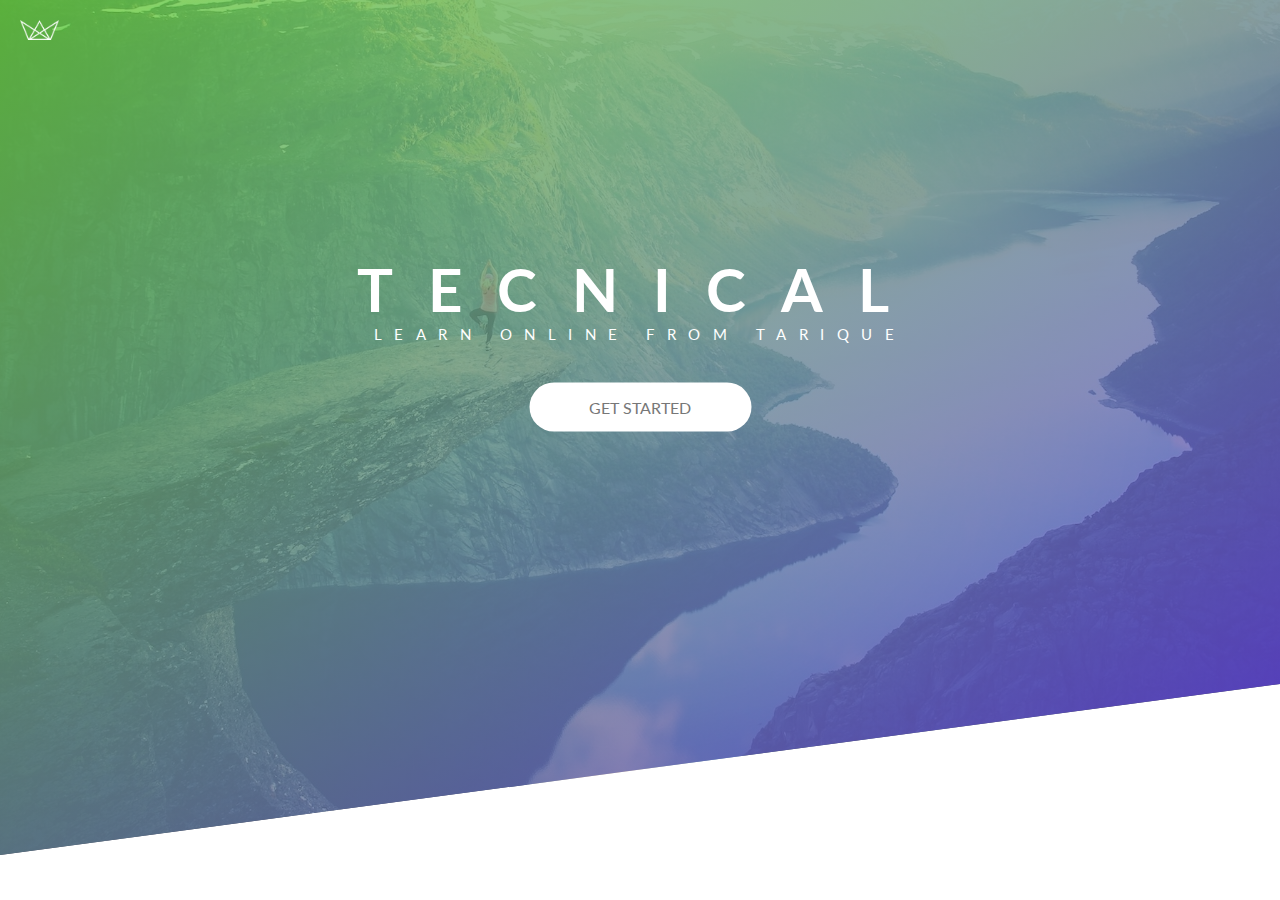
==== test/index.html @ 70c2018f "Day 6 2 week first class" ====
<!DOCTYPE html>
<html lang="en">

<head>
    <meta charset="UTF-8">
    <meta http-equiv="X-UA-Compatible" content="IE=edge">
    <meta name="viewport" content="width=device-width, initial-scale=1.0">
    <link href="https://fonts.googleapis.com/css?family=Lato:100,300,400,700,900" rel="stylesheet">
    <link rel="stylesheet" href="./css/index.css">
    <title>Document</title>
</head>

<body>
    <div class="main">
        <div class="logo">
            <img src="./img/logo-white.png" class="img" alt="" srcset="">
        </div>
        <div class="heading">
            <h1 class="heading-primary">
                <span class="heading-main">Tecnical</span>
                <span class="heading-sub">learn online from tarique</span>
            </h1>
            <a href="#" class="btn btn-white">Get Started</a>
        </div>
    </div>
</body>

</html>
---- test/css/index.css ----
* {
  margin: 0;
  padding: 0;
}

body {
  font-family: 'Lato', sans-serif;
}

.main {
  background-image: linear-gradient(
      to right bottom,
      rgb(106, 211, 58, 0.8),
      rgb(101, 60, 237, 0.8)
    ),
    url('../img/hero.jpg');
  height: 95vh;
  background-size: cover;
  background-position: top;
  position: relative;
  clip-path: polygon(0 0, 100% 0, 100% 80%, 0 100%);
}

.logo {
  position: absolute;
  top: 20px;
  left: 20px;
}

.img {
  height: 20px;
}

.heading {
  color: white;
  text-transform: uppercase;
  position: absolute;
  left: 50%;
  top: 40%;
  transform: translate(-50%, -50%);
  text-align: center;
}
.heading-main {
  display: block;
  font-size: 60px;
  letter-spacing: 35px;
  font-weight: 700px;
  animation-name: moveInLeft;
  animation-duration: 1s;
  animation-timing-function: ease-in-out;
}

.heading-sub {
  display: block;
  font-size: 15px;
  letter-spacing: 12.5px;
  font-weight: 400;
  animation: moveInRight 1s ease-in-out;
}

.btn-white {
  background-color: white;
  color: #777;
}

.heading-primary {
  padding-bottom: 40px;
}

.btn:link,
.btn:visited {
  padding-top: 40px;
  text-decoration: none;
  padding: 15px 60px;
  display: inline-block;
  border-radius: 100px;
  transition: all 0.2s;
  animation: moveInBottom 1s ease-in-out 1s;
}

.btn:hover {
  transform: translateY(-3px);
  box-shadow: 0 10px 20px rgb(0, 0, 0, 0.2);
}

.btn:active {
  transform: translateY(-1px);
  box-shadow: 0 5px 10px rgb(0, 0, 0, 0.2);
}

@keyframes moveInLeft {
  0% {
    opacity: 0;
    transform: translateX(-20%);
  }

  80% {
    transform: translateX(20px);
  }

  100% {
    opacity: 1;
    transform: translate(0);
  }
}

@keyframes moveInRight {
  0% {
    opacity: 0;
    transform: translateX(20%);
  }

  80% {
    transform: translateX(-20px);
  }

  100% {
    opacity: 1;
    transform: translate(0);
  }
}

@keyframes moveInBottom {
  0% {
    opacity: 0;
    transform: translateY(20%);
  }

  80% {
    transform: translateY(-20px);
  }

  100% {
    opacity: 1;
    transform: translate(0);
  }
}
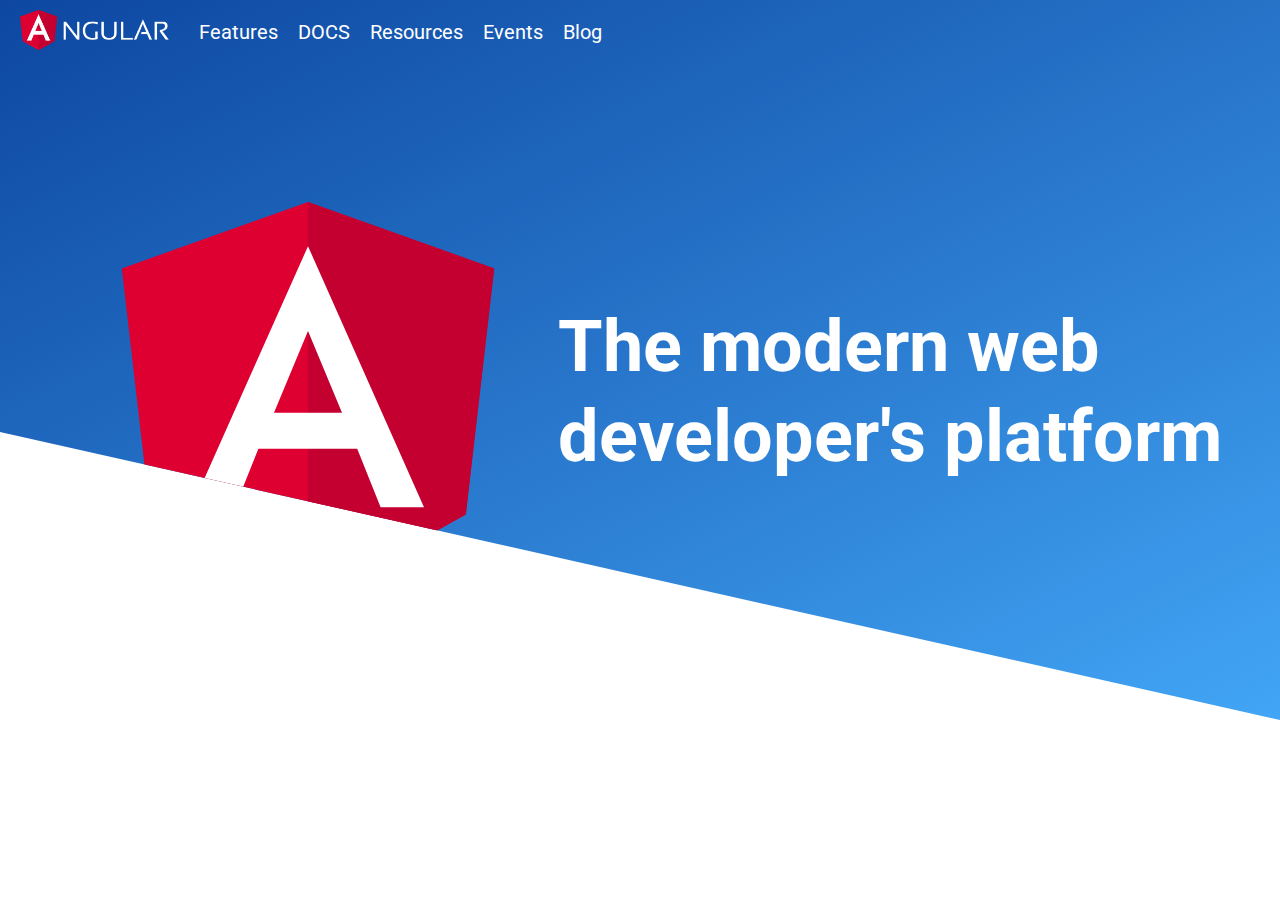
==== commit c797fa82: "Day 7 design" ====
--- a/test/index.html
+++ b/test/index.html
@@ -5,22 +5,39 @@
     <meta charset="UTF-8">
     <meta http-equiv="X-UA-Compatible" content="IE=edge">
     <meta name="viewport" content="width=device-width, initial-scale=1.0">
-    <link href="https://fonts.googleapis.com/css?family=Lato:100,300,400,700,900" rel="stylesheet">
+    <link rel="preconnect" href="https://fonts.googleapis.com">
+    <link rel="preconnect" href="https://fonts.gstatic.com" crossorigin>
+    <link
+        href="https://fonts.googleapis.com/css2?family=Roboto:ital,wght@0,300;0,400;0,500;0,700;1,300;1,400;1,500;1,700&display=swap"
+        rel="stylesheet">
     <link rel="stylesheet" href="./css/index.css">
     <title>Document</title>
 </head>
 
 <body>
-    <div class="main">
-        <div class="logo">
-            <img src="./img/logo-white.png" class="img" alt="" srcset="">
+    <div class="main-container">
+        <div class="top-header">
+            <a href="#" target="_blank" rel="noopener noreferrer" class="header-item1">
+                <img src="./img/logo-nav@2x.png" alt="" srcset="">
+            </a>
+            <nav class="header-nav">
+                <ul>
+                    <li>Features</li>
+                    <li>DOCS</li>
+                    <li>Resources</li>
+                    <li>Events</li>
+                    <li>Blog</li>
+                </ul>
+            </nav>
         </div>
-        <div class="heading">
-            <h1 class="heading-primary">
-                <span class="heading-main">Tecnical</span>
-                <span class="heading-sub">learn online from tarique</span>
-            </h1>
-            <a href="#" class="btn btn-white">Get Started</a>
+        <div class="main-content">
+            <div class="main-logo"></div>
+            <div class="main-body">
+                <h1>
+                    <span>The modern web</span><br>
+                    <span>developer's platform</span>
+                </h1>
+            </div>
         </div>
     </div>
 </body>
--- a/test/css/index.css
+++ b/test/css/index.css
@@ -3,135 +3,67 @@
   padding: 0;
 }
 
+/*  #0d47a1 #42a5f5 */
+
 body {
-  font-family: 'Lato', sans-serif;
+  font-family: 'Roboto', sans-serif;
 }
 
-.main {
-  background-image: linear-gradient(
-      to right bottom,
-      rgb(106, 211, 58, 0.8),
-      rgb(101, 60, 237, 0.8)
-    ),
-    url('../img/hero.jpg');
-  height: 95vh;
+.main-container {
+  height: 80vh;
+  background: linear-gradient(154deg, #0d47a1, #42a5f5);
+  color: white;
+  clip-path: polygon(0 0, 100% 0, 100% 100%, 0 60%);
+}
+
+.top-header {
+  display: flex;
+  padding: 10px 20px;
+  align-items: center;
+  color: white;
+}
+
+.header-nav ul {
+  list-style: none;
+  display: flex;
+  font-size: 20px;
+  font-weight: 400;
+}
+
+.header-nav ul li {
+  padding: 10px;
+}
+
+.header-nav ul li:hover {
+  background-color: rgba(66, 164, 245, 0.2);
+  border-radius: 2px;
+  transition: all 0.2s;
+}
+
+.header-item1 {
+  padding: 0px 20px 0px 0px;
+}
+
+.header-item1 img {
+  height: 40px;
+}
+
+.main-content {
+  height: calc(100% - 64px);
+  display: flex;
+  justify-content: center;
+  align-items: center;
+}
+.main-logo {
+  background-image: url('../img/angular.svg');
   background-size: cover;
   background-position: top;
-  position: relative;
-  clip-path: polygon(0 0, 100% 0, 100% 80%, 0 100%);
+  height: 500px;
+  width: 500px;
+  z-index: 100;
 }
 
-.logo {
-  position: absolute;
-  top: 20px;
-  left: 20px;
+.main-body {
+  font-size: 36px;
+  line-height: 90px;
 }
-
-.img {
-  height: 20px;
-}
-
-.heading {
-  color: white;
-  text-transform: uppercase;
-  position: absolute;
-  left: 50%;
-  top: 40%;
-  transform: translate(-50%, -50%);
-  text-align: center;
-}
-.heading-main {
-  display: block;
-  font-size: 60px;
-  letter-spacing: 35px;
-  font-weight: 700px;
-  animation-name: moveInLeft;
-  animation-duration: 1s;
-  animation-timing-function: ease-in-out;
-}
-
-.heading-sub {
-  display: block;
-  font-size: 15px;
-  letter-spacing: 12.5px;
-  font-weight: 400;
-  animation: moveInRight 1s ease-in-out;
-}
-
-.btn-white {
-  background-color: white;
-  color: #777;
-}
-
-.heading-primary {
-  padding-bottom: 40px;
-}
-
-.btn:link,
-.btn:visited {
-  padding-top: 40px;
-  text-decoration: none;
-  padding: 15px 60px;
-  display: inline-block;
-  border-radius: 100px;
-  transition: all 0.2s;
-  animation: moveInBottom 1s ease-in-out 1s;
-}
-
-.btn:hover {
-  transform: translateY(-3px);
-  box-shadow: 0 10px 20px rgb(0, 0, 0, 0.2);
-}
-
-.btn:active {
-  transform: translateY(-1px);
-  box-shadow: 0 5px 10px rgb(0, 0, 0, 0.2);
-}
-
-@keyframes moveInLeft {
-  0% {
-    opacity: 0;
-    transform: translateX(-20%);
-  }
-
-  80% {
-    transform: translateX(20px);
-  }
-
-  100% {
-    opacity: 1;
-    transform: translate(0);
-  }
-}
-
-@keyframes moveInRight {
-  0% {
-    opacity: 0;
-    transform: translateX(20%);
-  }
-
-  80% {
-    transform: translateX(-20px);
-  }
-
-  100% {
-    opacity: 1;
-    transform: translate(0);
-  }
-}
-
-@keyframes moveInBottom {
-  0% {
-    opacity: 0;
-    transform: translateY(20%);
-  }
-
-  80% {
-    transform: translateY(-20px);
-  }
-
-  100% {
-    opacity: 1;
-    transform: translate(0);
-  }
-}
